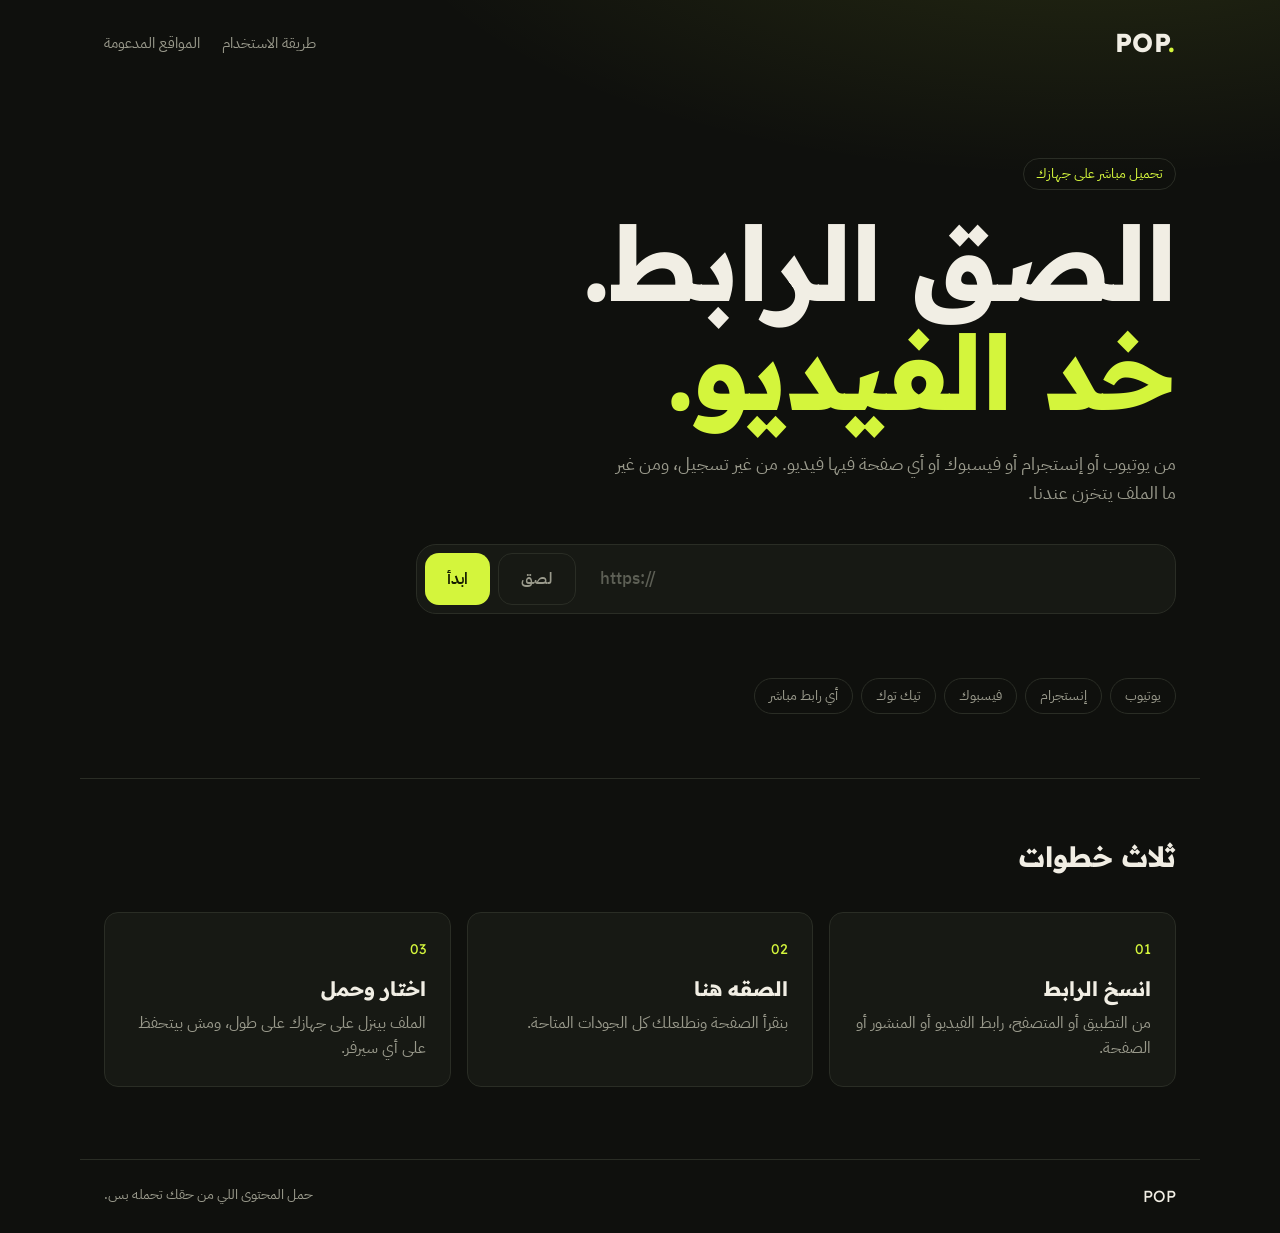
==== index.html @ c12289ff "first commit" ====
<!doctype html>
<html lang="ar" dir="rtl">
<head>
<meta charset="utf-8">
<meta name="viewport" content="width=device-width, initial-scale=1">
<title>POP | حمل أي فيديو برابط واحد</title>
<meta name="description" content="الصق رابط فيديو من يوتيوب أو إنستجرام أو فيسبوك أو أي موقع، وحمله مباشرة على جهازك بدون تسجيل.">
<meta property="og:title" content="POP | حمل أي فيديو برابط واحد">
<meta property="og:description" content="الصق الرابط وخد الفيديو على جهازك مباشرة.">
<meta property="og:type" content="website">
<meta name="twitter:card" content="summary_large_image">
<meta name="theme-color" content="#0f100d">
<link rel="preconnect" href="https://fonts.googleapis.com">
<link rel="preconnect" href="https://fonts.gstatic.com" crossorigin>
<link rel="stylesheet" href="https://fonts.googleapis.com/css2?family=IBM+Plex+Sans+Arabic:wght@400;500;600&family=Readex+Pro:wght@500;700&display=swap">
<link rel="icon" href="favicon.svg" type="image/svg+xml">
<link rel="stylesheet" href="one.css">
</head>
<body>
<header class="bar">
  <a class="logo" href="index.html">POP<span>.</span></a>
  <nav class="nav">
    <a href="#how">طريقة الاستخدام</a>
    <a href="#sites">المواقع المدعومة</a>
  </nav>
</header>

<main class="hero">
  <p class="kicker">تحميل مباشر على جهازك</p>
  <h1 class="title">الصق الرابط.<br><em>خد الفيديو.</em></h1>
  <p class="lead">من يوتيوب أو إنستجرام أو فيسبوك أو أي صفحة فيها فيديو. من غير تسجيل، ومن غير ما الملف يتخزن عندنا.</p>

  <form id="grab" class="grab" novalidate>
    <label for="link" class="sr">رابط الفيديو</label>
    <input id="link" name="url" type="url" inputmode="url" dir="ltr" placeholder="https://" autocomplete="off" spellcheck="false" required>
    <button type="button" id="paste" class="btn ghost">لصق</button>
    <button type="submit" class="btn go">ابدأ</button>
  </form>
  <p id="hint" class="hint" role="alert" aria-live="polite"></p>

  <ul class="sites" id="sites">
    <li>يوتيوب</li>
    <li>إنستجرام</li>
    <li>فيسبوك</li>
    <li>تيك توك</li>
    <li>أي رابط مباشر</li>
  </ul>
</main>

<section id="how" class="steps">
  <h2 class="steps-title">ثلاث خطوات</h2>
  <ol class="steps-list">
    <li><span class="num">01</span><h3>انسخ الرابط</h3><p>من التطبيق أو المتصفح، رابط الفيديو أو المنشور أو الصفحة.</p></li>
    <li><span class="num">02</span><h3>الصقه هنا</h3><p>بنقرأ الصفحة ونطلعلك كل الجودات المتاحة.</p></li>
    <li><span class="num">03</span><h3>اختار وحمل</h3><p>الملف بينزل على جهازك على طول، ومش بيتحفظ على أي سيرفر.</p></li>
  </ol>
</section>

<footer class="foot">
  <p>POP</p>
  <p class="muted">حمل المحتوى اللي من حقك تحمله بس.</p>
</footer>

<script src="config.js"></script>
<script src="one.js"></script>
</body>
</html>
---- one.css ----
:root {
  --ink: #0f100d;
  --ink-2: #171914;
  --line: #2a2d25;
  --paper: #f1eee4;
  --muted: #9a9a8c;
  --acid: #d4f53c;
  --acid-ink: #151a00;
  --danger: #ff7a59;
  --radius: 14px;
  --display: "Readex Pro", system-ui, sans-serif;
  --body: "IBM Plex Sans Arabic", system-ui, sans-serif;
}

* {
  box-sizing: border-box;
}

html {
  scroll-behavior: smooth;
}

body {
  margin: 0;
  min-height: 100vh;
  background:
    radial-gradient(1200px 500px at 85% -10%, rgba(212, 245, 60, 0.12), transparent 60%),
    var(--ink);
  color: var(--paper);
  font-family: var(--body);
  font-size: 16px;
  line-height: 1.6;
  -webkit-font-smoothing: antialiased;
}

a {
  color: inherit;
}

.sr {
  position: absolute;
  width: 1px;
  height: 1px;
  overflow: hidden;
  clip: rect(0 0 0 0);
  white-space: nowrap;
}

.bar {
  display: flex;
  align-items: center;
  justify-content: space-between;
  gap: 16px;
  max-width: 1120px;
  margin: 0 auto;
  padding: 22px 24px;
}

.logo {
  font-family: var(--display);
  font-weight: 700;
  font-size: 26px;
  letter-spacing: 0.02em;
  text-decoration: none;
  direction: ltr;
}

.logo span {
  color: var(--acid);
}

.nav {
  display: flex;
  gap: 22px;
}

.nav a {
  color: var(--muted);
  text-decoration: none;
  font-size: 15px;
  transition: color 0.2s;
}

.nav a:hover {
  color: var(--paper);
}

.hero {
  max-width: 1120px;
  margin: 0 auto;
  padding: 72px 24px 64px;
}

.kicker {
  display: inline-block;
  margin: 0 0 18px;
  padding: 4px 12px;
  border: 1px solid var(--line);
  border-radius: 999px;
  color: var(--acid);
  font-size: 14px;
}

.title {
  margin: 0;
  font-family: var(--display);
  font-weight: 700;
  font-size: clamp(44px, 9vw, 104px);
  line-height: 1.05;
  letter-spacing: -0.01em;
}

.title em {
  font-style: normal;
  color: var(--acid);
}

.lead {
  max-width: 560px;
  margin: 24px 0 36px;
  color: var(--muted);
  font-size: 18px;
}

.grab {
  display: flex;
  gap: 8px;
  max-width: 760px;
  padding: 8px;
  background: var(--ink-2);
  border: 1px solid var(--line);
  border-radius: calc(var(--radius) + 6px);
  transition: border-color 0.2s, box-shadow 0.2s;
}

.grab:focus-within {
  border-color: var(--acid);
  box-shadow: 0 0 0 4px rgba(212, 245, 60, 0.12);
}

.grab input {
  flex: 1;
  min-width: 0;
  padding: 14px 16px;
  background: transparent;
  border: 0;
  outline: 0;
  color: var(--paper);
  font: 500 17px/1.4 var(--body);
  text-align: left;
}

.grab input::placeholder {
  color: #5d5f55;
}

.btn {
  flex: none;
  padding: 0 22px;
  min-height: 50px;
  border: 0;
  border-radius: var(--radius);
  font: 600 16px/1 var(--body);
  cursor: pointer;
  transition: transform 0.15s, background 0.2s, color 0.2s;
}

.btn:active {
  transform: scale(0.97);
}

.btn:disabled {
  opacity: 0.6;
  cursor: progress;
}

.go {
  background: var(--acid);
  color: var(--acid-ink);
}

.go:hover {
  background: #e3ff63;
}

.ghost {
  background: transparent;
  color: var(--muted);
  border: 1px solid var(--line);
}

.ghost:hover {
  color: var(--paper);
  border-color: #44483c;
}

.hint {
  min-height: 24px;
  margin: 12px 4px 0;
  color: var(--danger);
  font-size: 15px;
}

.sites {
  display: flex;
  flex-wrap: wrap;
  gap: 8px;
  margin: 28px 0 0;
  padding: 0;
  list-style: none;
}

.sites li {
  padding: 6px 14px;
  border: 1px solid var(--line);
  border-radius: 999px;
  color: var(--muted);
  font-size: 14px;
}

.steps {
  max-width: 1120px;
  margin: 0 auto;
  padding: 56px 24px 72px;
  border-top: 1px solid var(--line);
}

.steps-title {
  margin: 0 0 32px;
  font-family: var(--display);
  font-size: 28px;
}

.steps-list {
  display: grid;
  grid-template-columns: repeat(3, 1fr);
  gap: 16px;
  margin: 0;
  padding: 0;
  list-style: none;
}

.steps-list li {
  padding: 24px;
  background: var(--ink-2);
  border: 1px solid var(--line);
  border-radius: var(--radius);
}

.num {
  font-family: var(--display);
  color: var(--acid);
  font-size: 14px;
}

.steps-list h3 {
  margin: 10px 0 6px;
  font-family: var(--display);
  font-size: 20px;
}

.steps-list p {
  margin: 0;
  color: var(--muted);
}

.foot {
  display: flex;
  justify-content: space-between;
  gap: 16px;
  max-width: 1120px;
  margin: 0 auto;
  padding: 24px;
  border-top: 1px solid var(--line);
  font-family: var(--display);
}

.foot p {
  margin: 0;
}

.muted {
  color: var(--muted);
  font-family: var(--body);
  font-size: 14px;
}

@media (max-width: 720px) {
  .nav {
    display: none;
  }

  .hero {
    padding-top: 40px;
  }

  .grab {
    flex-wrap: wrap;
  }

  .grab input {
    flex-basis: 100%;
  }

  .grab .btn {
    flex: 1;
  }

  .steps-list {
    grid-template-columns: 1fr;
  }

  .foot {
    flex-direction: column;
  }
}
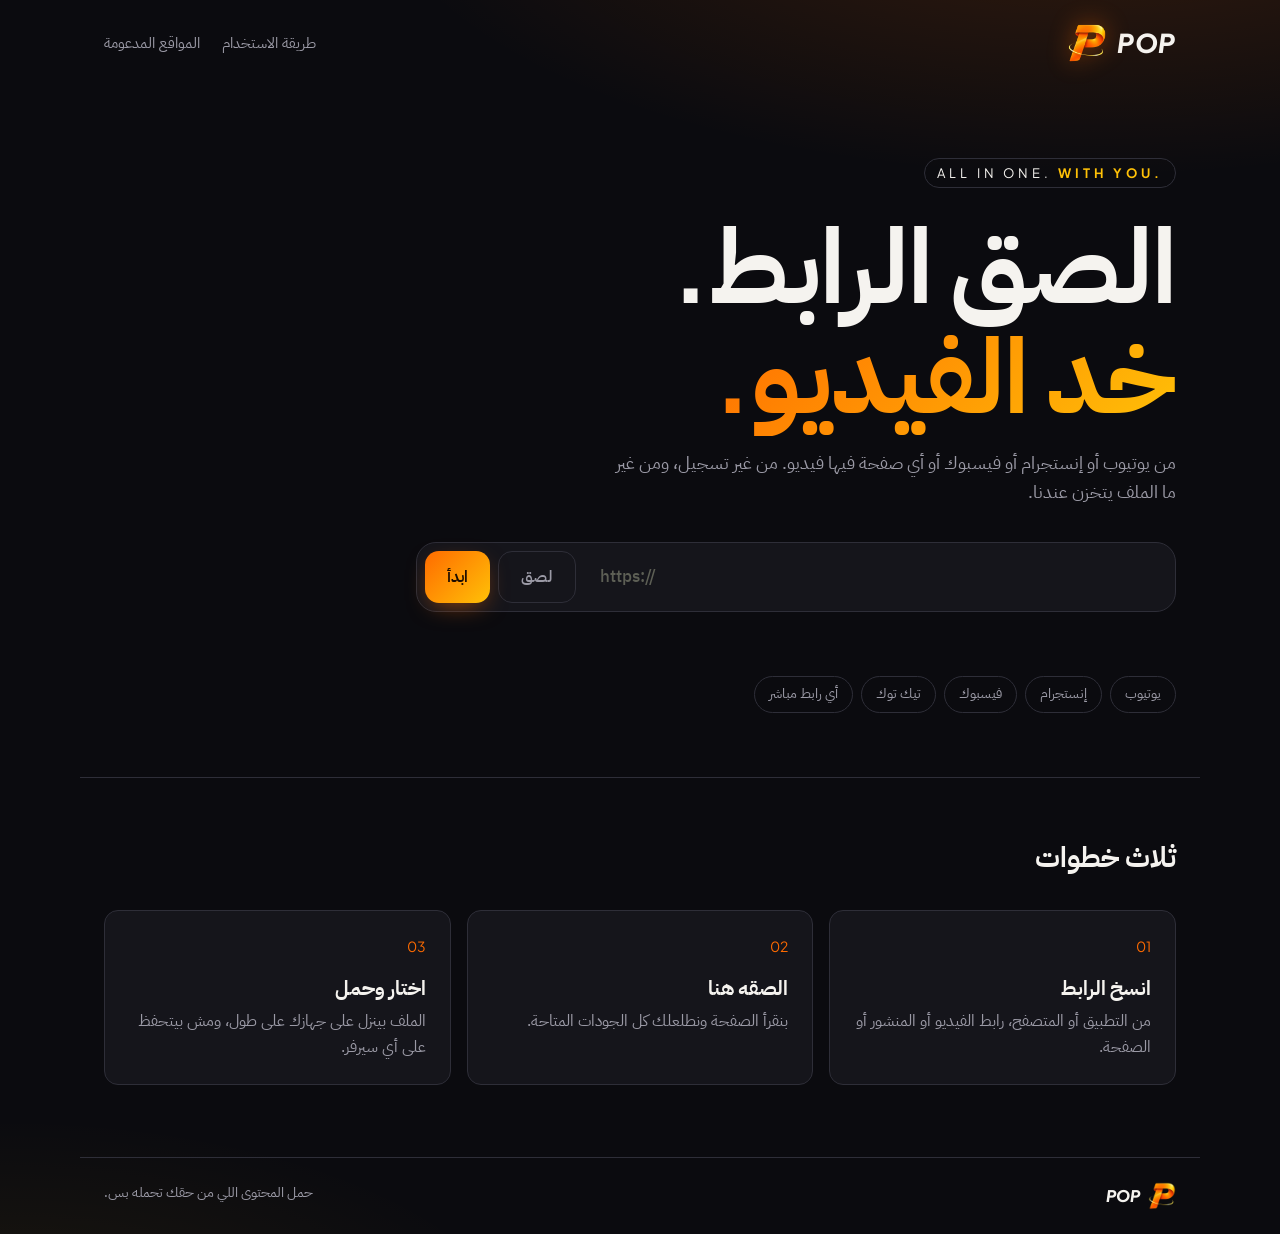
==== commit b2664801: "2" ====
--- a/index.html
+++ b/index.html
@@ -9,16 +9,16 @@
 <meta property="og:description" content="الصق الرابط وخد الفيديو على جهازك مباشرة.">
 <meta property="og:type" content="website">
 <meta name="twitter:card" content="summary_large_image">
-<meta name="theme-color" content="#0f100d">
+<meta name="theme-color" content="#0b0b0f">
 <link rel="preconnect" href="https://fonts.googleapis.com">
 <link rel="preconnect" href="https://fonts.gstatic.com" crossorigin>
-<link rel="stylesheet" href="https://fonts.googleapis.com/css2?family=IBM+Plex+Sans+Arabic:wght@400;500;600&family=Readex+Pro:wght@500;700&display=swap">
-<link rel="icon" href="favicon.svg" type="image/svg+xml">
+<link rel="stylesheet" href="https://fonts.googleapis.com/css2?family=IBM+Plex+Sans+Arabic:wght@400;500;600;700&family=Plus+Jakarta+Sans:ital,wght@0,500;0,800;1,800&display=swap">
+<link rel="icon" href="favicon.png" type="image/png">
 <link rel="stylesheet" href="one.css">
 </head>
 <body>
 <header class="bar">
-  <a class="logo" href="index.html">POP<span>.</span></a>
+  <a class="logo" href="index.html"><img src="logo.png" alt="" width="40" height="40"><span class="word">POP</span></a>
   <nav class="nav">
     <a href="#how">طريقة الاستخدام</a>
     <a href="#sites">المواقع المدعومة</a>
@@ -26,7 +26,7 @@
 </header>
 
 <main class="hero">
-  <p class="kicker">تحميل مباشر على جهازك</p>
+  <p class="kicker">ALL IN ONE. <b>WITH YOU.</b></p>
   <h1 class="title">الصق الرابط.<br><em>خد الفيديو.</em></h1>
   <p class="lead">من يوتيوب أو إنستجرام أو فيسبوك أو أي صفحة فيها فيديو. من غير تسجيل، ومن غير ما الملف يتخزن عندنا.</p>
 
@@ -57,7 +57,7 @@
 </section>
 
 <footer class="foot">
-  <p>POP</p>
+  <p class="foot-brand"><img src="logo.png" alt="" width="28" height="28">POP</p>
   <p class="muted">حمل المحتوى اللي من حقك تحمله بس.</p>
 </footer>
 
--- a/one.css
+++ b/one.css
@@ -1,15 +1,18 @@
 :root {
-  --ink: #0f100d;
-  --ink-2: #171914;
-  --line: #2a2d25;
-  --paper: #f1eee4;
-  --muted: #9a9a8c;
-  --acid: #d4f53c;
-  --acid-ink: #151a00;
-  --danger: #ff7a59;
+  --ink: #0b0b0f;
+  --ink-2: #15151b;
+  --line: #2e2e38;
+  --paper: #f5f3ef;
+  --muted: #9b9aa6;
+  --acid: #ff6b00;
+  --acid-2: #ffc107;
+  --gold: #ffd700;
+  --acid-ink: #1a0b00;
+  --glow: linear-gradient(135deg, #ff6b00, #ffc107);
+  --danger: #ff5a4a;
   --radius: 14px;
-  --display: "Readex Pro", system-ui, sans-serif;
-  --body: "IBM Plex Sans Arabic", system-ui, sans-serif;
+  --display: "Plus Jakarta Sans", "IBM Plex Sans Arabic", system-ui, sans-serif;
+  --body: "IBM Plex Sans Arabic", "Plus Jakarta Sans", system-ui, sans-serif;
 }
 
 * {
@@ -24,7 +27,8 @@
   margin: 0;
   min-height: 100vh;
   background:
-    radial-gradient(1200px 500px at 85% -10%, rgba(212, 245, 60, 0.12), transparent 60%),
+    radial-gradient(1200px 500px at 85% -10%, rgba(255, 107, 0, 0.18), transparent 60%),
+    radial-gradient(900px 400px at 0% 110%, rgba(255, 193, 7, 0.08), transparent 60%),
     var(--ink);
   color: var(--paper);
   font-family: var(--body);
@@ -65,8 +69,20 @@
   direction: ltr;
 }
 
-.logo span {
-  color: var(--acid);
+.logo {
+  display: inline-flex;
+  align-items: center;
+  gap: 10px;
+}
+
+.logo img {
+  display: block;
+  filter: drop-shadow(0 0 12px rgba(255, 107, 0, 0.45));
+}
+
+.word {
+  font-style: italic;
+  font-weight: 800;
 }
 
 .nav {
@@ -97,8 +113,15 @@
   padding: 4px 12px;
   border: 1px solid var(--line);
   border-radius: 999px;
-  color: var(--acid);
-  font-size: 14px;
+  color: var(--paper);
+  font-family: "Plus Jakarta Sans", sans-serif;
+  font-size: 13px;
+  letter-spacing: 0.3em;
+  direction: ltr;
+}
+
+.kicker b {
+  color: var(--acid-2);
 }
 
 .title {
@@ -112,7 +135,10 @@
 
 .title em {
   font-style: normal;
-  color: var(--acid);
+  background: var(--glow);
+  -webkit-background-clip: text;
+  background-clip: text;
+  color: transparent;
 }
 
 .lead {
@@ -135,7 +161,7 @@
 
 .grab:focus-within {
   border-color: var(--acid);
-  box-shadow: 0 0 0 4px rgba(212, 245, 60, 0.12);
+  box-shadow: 0 0 0 4px rgba(255, 107, 0, 0.18);
 }
 
 .grab input {
@@ -175,12 +201,13 @@
 }
 
 .go {
-  background: var(--acid);
+  background: var(--glow);
+  box-shadow: 0 8px 24px -8px rgba(255, 107, 0, 0.6);
   color: var(--acid-ink);
 }
 
 .go:hover {
-  background: #e3ff63;
+  filter: brightness(1.08);
 }
 
 .ghost {
@@ -279,6 +306,14 @@
   margin: 0;
 }
 
+.foot-brand {
+  display: inline-flex;
+  align-items: center;
+  gap: 8px;
+  font-style: italic;
+  font-weight: 800;
+}
+
 .muted {
   color: var(--muted);
   font-family: var(--body);
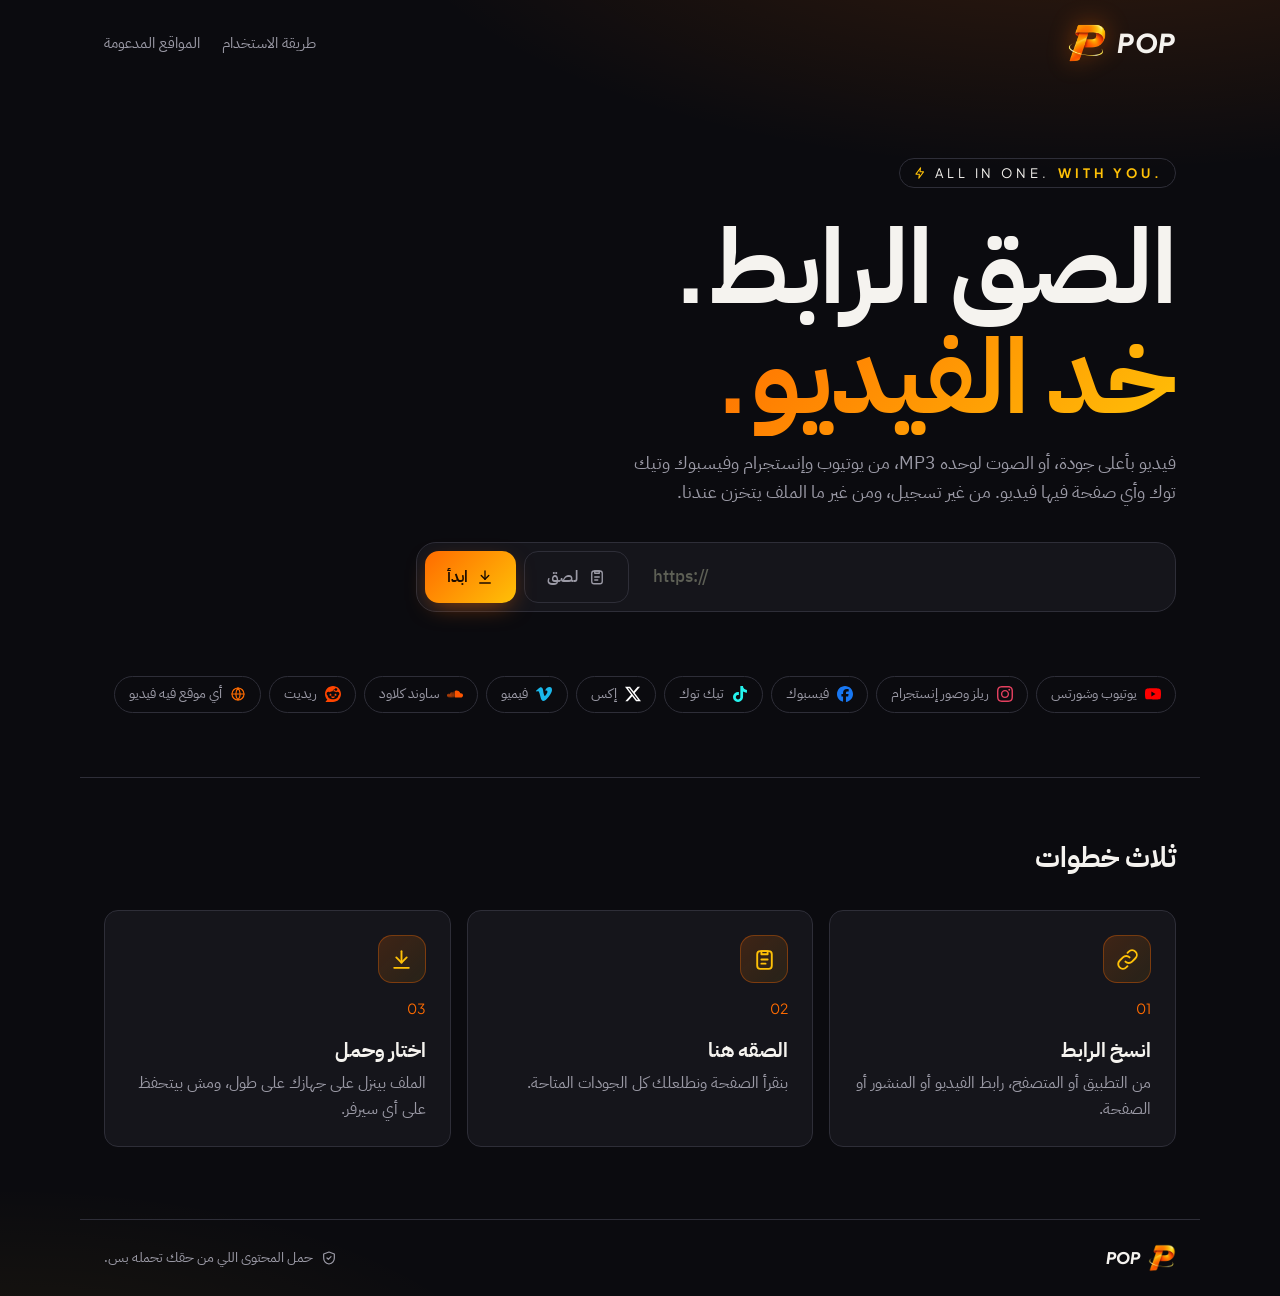
==== commit 54981a74: "3" ====
--- a/index.html
+++ b/index.html
@@ -13,12 +13,12 @@
 <link rel="preconnect" href="https://fonts.googleapis.com">
 <link rel="preconnect" href="https://fonts.gstatic.com" crossorigin>
 <link rel="stylesheet" href="https://fonts.googleapis.com/css2?family=IBM+Plex+Sans+Arabic:wght@400;500;600;700&family=Plus+Jakarta+Sans:ital,wght@0,500;0,800;1,800&display=swap">
-<link rel="icon" href="favicon.png" type="image/png">
+<link rel="icon" href="img/favicon.png" type="image/png">
 <link rel="stylesheet" href="one.css">
 </head>
 <body>
 <header class="bar">
-  <a class="logo" href="index.html"><img src="logo.png" alt="" width="40" height="40"><span class="word">POP</span></a>
+  <a class="logo" href="index.html"><img src="img/logo.png" alt="" width="40" height="40"><span class="word">POP</span></a>
   <nav class="nav">
     <a href="#how">طريقة الاستخدام</a>
     <a href="#sites">المواقع المدعومة</a>
@@ -26,39 +26,43 @@
 </header>
 
 <main class="hero">
-  <p class="kicker">ALL IN ONE. <b>WITH YOU.</b></p>
+  <p class="kicker"><i class="ic" style="--ic:url(img/icons/bolt.svg)" aria-hidden="true"></i>ALL IN ONE. <b>WITH YOU.</b></p>
   <h1 class="title">الصق الرابط.<br><em>خد الفيديو.</em></h1>
-  <p class="lead">من يوتيوب أو إنستجرام أو فيسبوك أو أي صفحة فيها فيديو. من غير تسجيل، ومن غير ما الملف يتخزن عندنا.</p>
+  <p class="lead">فيديو بأعلى جودة، أو الصوت لوحده MP3، من يوتيوب وإنستجرام وفيسبوك وتيك توك وأي صفحة فيها فيديو. من غير تسجيل، ومن غير ما الملف يتخزن عندنا.</p>
 
   <form id="grab" class="grab" novalidate>
     <label for="link" class="sr">رابط الفيديو</label>
     <input id="link" name="url" type="url" inputmode="url" dir="ltr" placeholder="https://" autocomplete="off" spellcheck="false" required>
-    <button type="button" id="paste" class="btn ghost">لصق</button>
-    <button type="submit" class="btn go">ابدأ</button>
+    <button type="button" id="paste" class="btn ghost"><i class="ic" style="--ic:url(img/icons/paste.svg)" aria-hidden="true"></i>لصق</button>
+    <button type="submit" class="btn go"><i class="ic" style="--ic:url(img/icons/download.svg)" aria-hidden="true"></i>ابدأ</button>
   </form>
   <p id="hint" class="hint" role="alert" aria-live="polite"></p>
 
   <ul class="sites" id="sites">
-    <li>يوتيوب</li>
-    <li>إنستجرام</li>
-    <li>فيسبوك</li>
-    <li>تيك توك</li>
-    <li>أي رابط مباشر</li>
+    <li class="pf" style="--pf:#FF0000"><i class="ic" style="--ic:url(img/platforms/youtube.svg)" aria-hidden="true"></i>يوتيوب وشورتس</li>
+    <li class="pf" style="--pf:#E4405F"><i class="ic" style="--ic:url(img/platforms/instagram.svg)" aria-hidden="true"></i>ريلز وصور إنستجرام</li>
+    <li class="pf" style="--pf:#1877F2"><i class="ic" style="--ic:url(img/platforms/facebook.svg)" aria-hidden="true"></i>فيسبوك</li>
+    <li class="pf" style="--pf:#25F4EE"><i class="ic" style="--ic:url(img/platforms/tiktok.svg)" aria-hidden="true"></i>تيك توك</li>
+    <li class="pf" style="--pf:#FFFFFF"><i class="ic" style="--ic:url(img/platforms/x.svg)" aria-hidden="true"></i>إكس</li>
+    <li class="pf" style="--pf:#1AB7EA"><i class="ic" style="--ic:url(img/platforms/vimeo.svg)" aria-hidden="true"></i>فيميو</li>
+    <li class="pf" style="--pf:#FF5500"><i class="ic" style="--ic:url(img/platforms/soundcloud.svg)" aria-hidden="true"></i>ساوند كلاود</li>
+    <li class="pf" style="--pf:#FF4500"><i class="ic" style="--ic:url(img/platforms/reddit.svg)" aria-hidden="true"></i>ريديت</li>
+    <li><i class="ic" style="--ic:url(img/icons/globe.svg)" aria-hidden="true"></i>أي موقع فيه فيديو</li>
   </ul>
 </main>
 
 <section id="how" class="steps">
   <h2 class="steps-title">ثلاث خطوات</h2>
   <ol class="steps-list">
-    <li><span class="num">01</span><h3>انسخ الرابط</h3><p>من التطبيق أو المتصفح، رابط الفيديو أو المنشور أو الصفحة.</p></li>
-    <li><span class="num">02</span><h3>الصقه هنا</h3><p>بنقرأ الصفحة ونطلعلك كل الجودات المتاحة.</p></li>
-    <li><span class="num">03</span><h3>اختار وحمل</h3><p>الملف بينزل على جهازك على طول، ومش بيتحفظ على أي سيرفر.</p></li>
+    <li><span class="step-ic"><i class="ic" style="--ic:url(img/icons/link.svg)" aria-hidden="true"></i></span><span class="num">01</span><h3>انسخ الرابط</h3><p>من التطبيق أو المتصفح، رابط الفيديو أو المنشور أو الصفحة.</p></li>
+    <li><span class="step-ic"><i class="ic" style="--ic:url(img/icons/paste.svg)" aria-hidden="true"></i></span><span class="num">02</span><h3>الصقه هنا</h3><p>بنقرأ الصفحة ونطلعلك كل الجودات المتاحة.</p></li>
+    <li><span class="step-ic"><i class="ic" style="--ic:url(img/icons/download.svg)" aria-hidden="true"></i></span><span class="num">03</span><h3>اختار وحمل</h3><p>الملف بينزل على جهازك على طول، ومش بيتحفظ على أي سيرفر.</p></li>
   </ol>
 </section>
 
 <footer class="foot">
-  <p class="foot-brand"><img src="logo.png" alt="" width="28" height="28">POP</p>
-  <p class="muted">حمل المحتوى اللي من حقك تحمله بس.</p>
+  <p class="foot-brand"><img src="img/logo.png" alt="" width="28" height="28">POP</p>
+  <p class="muted"><i class="ic" style="--ic:url(img/icons/shield.svg)" aria-hidden="true"></i>حمل المحتوى اللي من حقك تحمله بس.</p>
 </footer>
 
 <script src="config.js"></script>
--- a/one.css
+++ b/one.css
@@ -349,3 +349,56 @@
     flex-direction: column;
   }
 }
+
+.ic {
+  display: inline-block;
+  flex: none;
+  width: 1.15em;
+  height: 1.15em;
+  background: currentColor;
+  -webkit-mask: var(--ic) center / contain no-repeat;
+  mask: var(--ic) center / contain no-repeat;
+  vertical-align: -0.2em;
+}
+
+.btn,
+.sites li,
+.kicker,
+.muted,
+.back,
+.dl {
+  display: inline-flex;
+  align-items: center;
+  justify-content: center;
+  gap: 8px;
+}
+
+.kicker .ic {
+  color: var(--acid-2);
+}
+
+.sites li .ic {
+  color: var(--acid);
+}
+
+.step-ic {
+  display: grid;
+  place-items: center;
+  width: 48px;
+  height: 48px;
+  margin-bottom: 14px;
+  border-radius: 14px;
+  background: linear-gradient(135deg, rgba(255, 107, 0, 0.18), rgba(255, 193, 7, 0.08));
+  border: 1px solid rgba(255, 107, 0, 0.35);
+  color: var(--acid-2);
+  font-size: 22px;
+}
+
+.sites li.pf .ic {
+  color: var(--pf);
+}
+
+.sites li.pf:hover {
+  border-color: var(--pf);
+  color: var(--text, #fff);
+}
